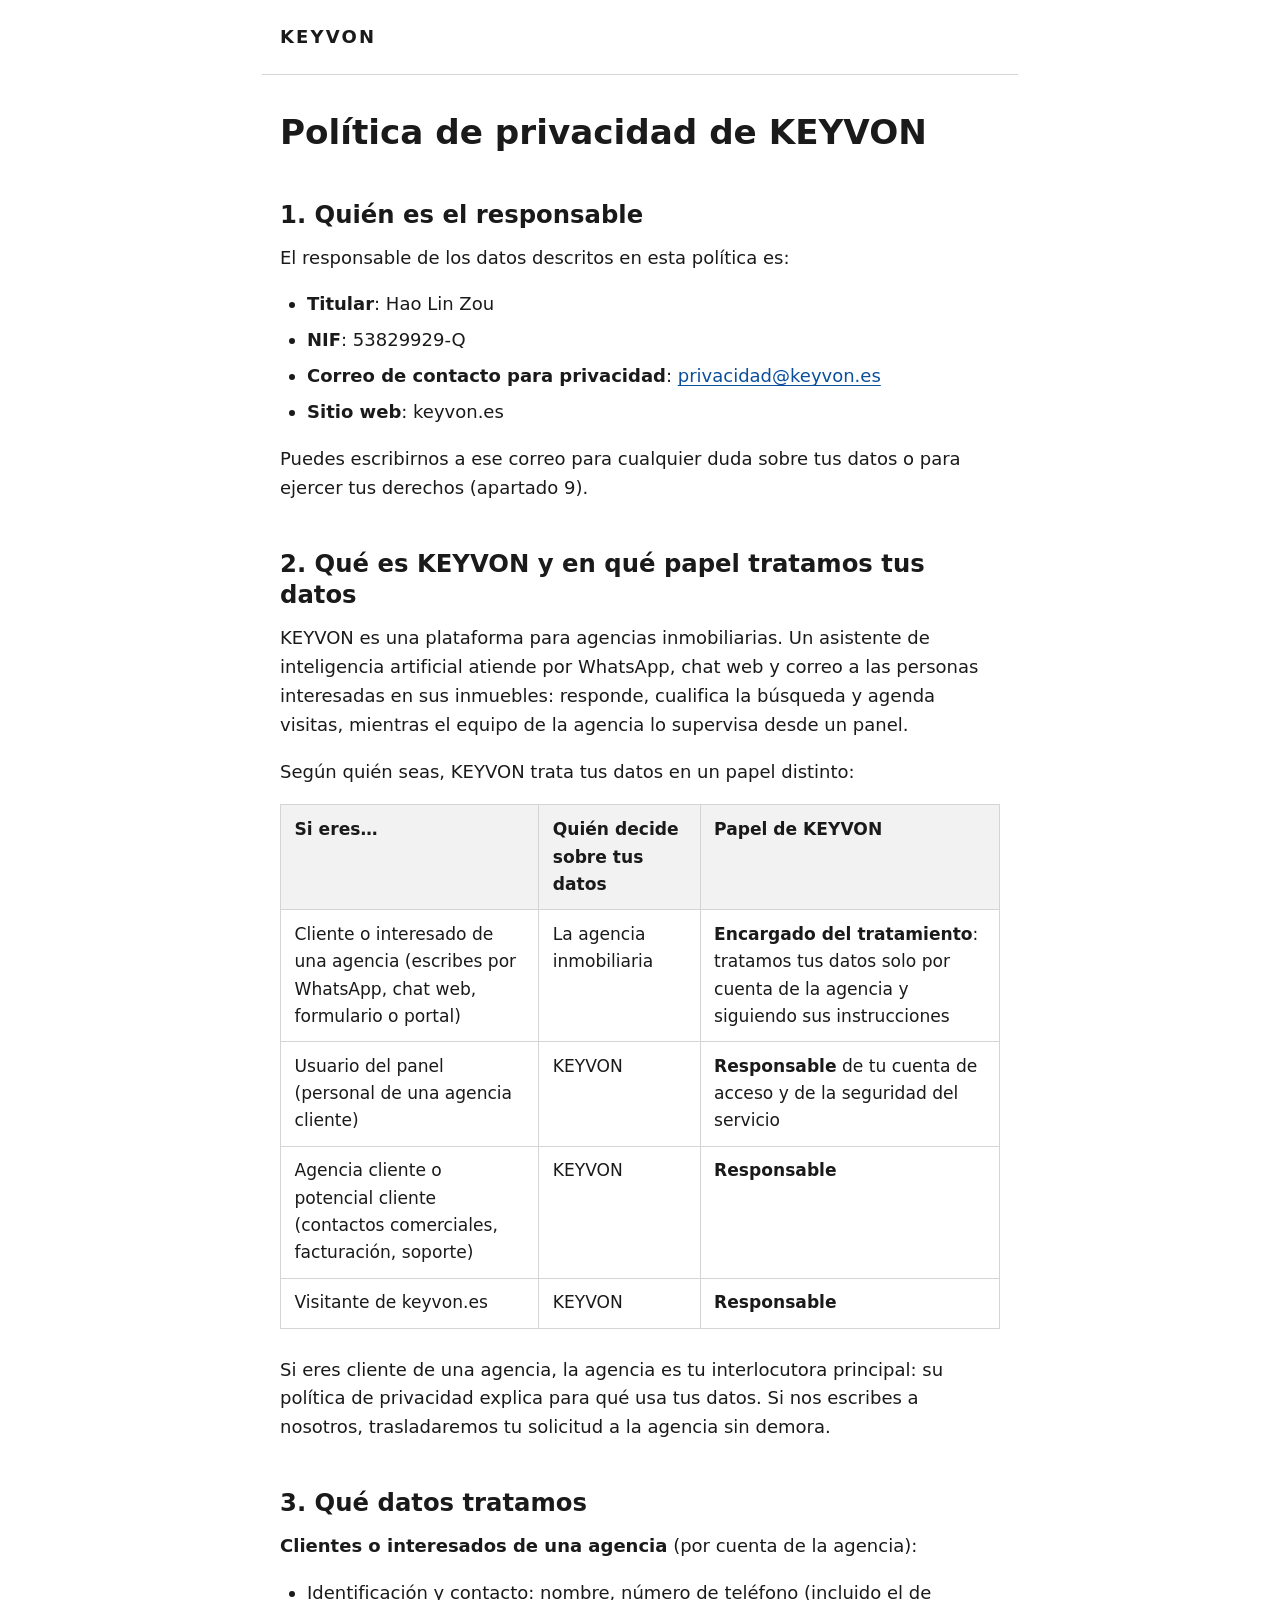
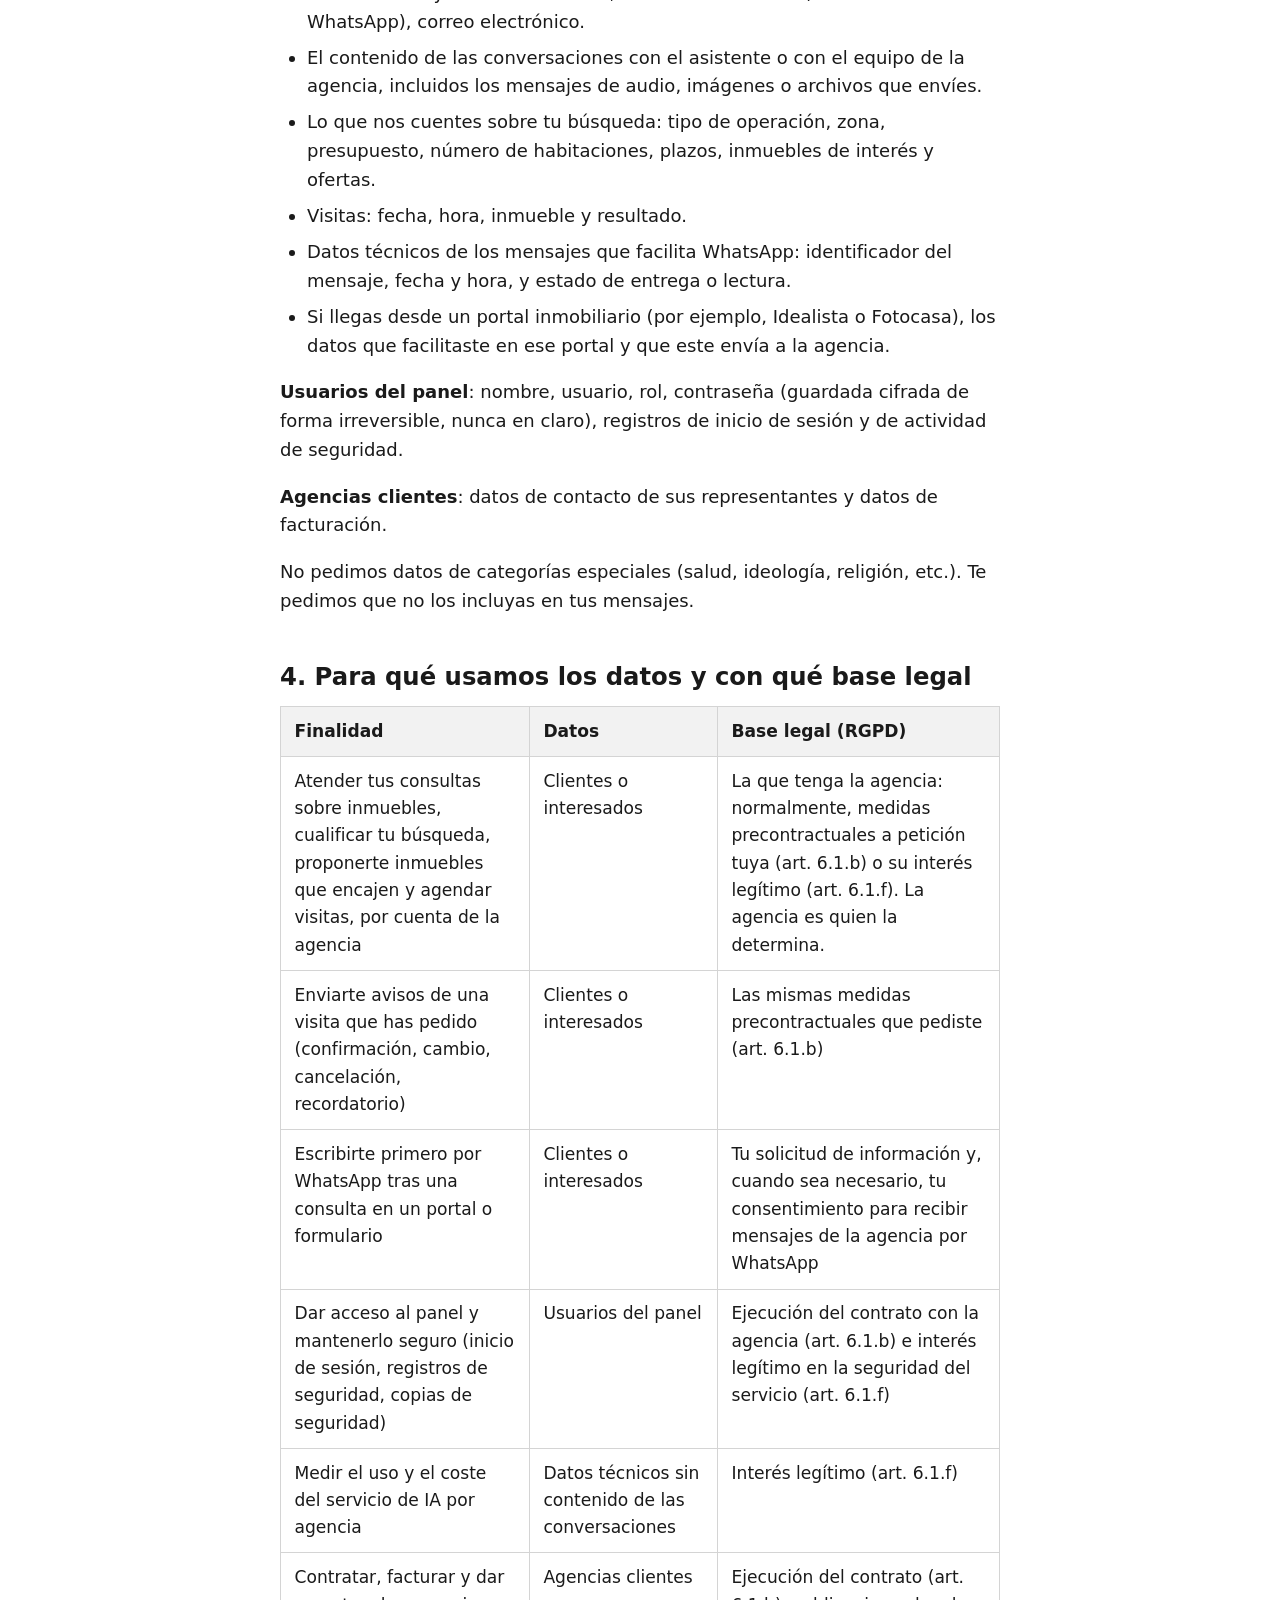
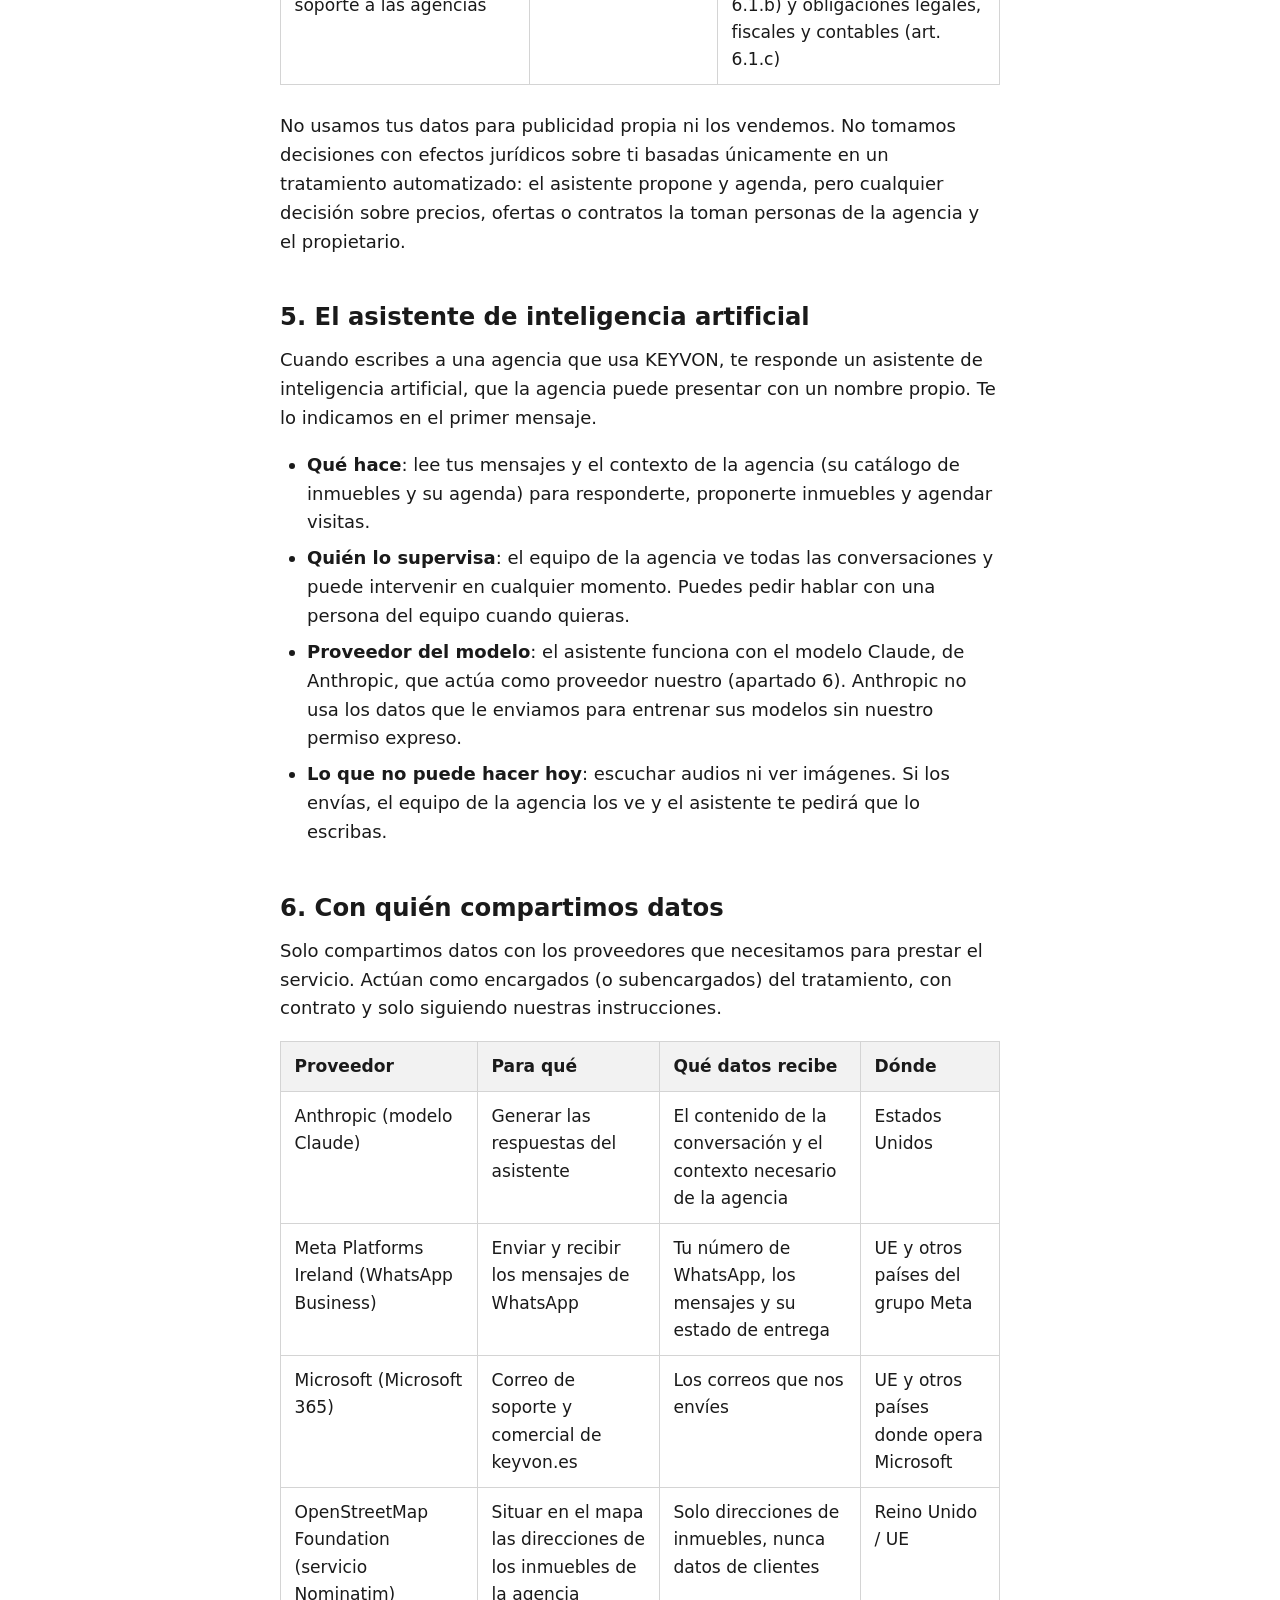
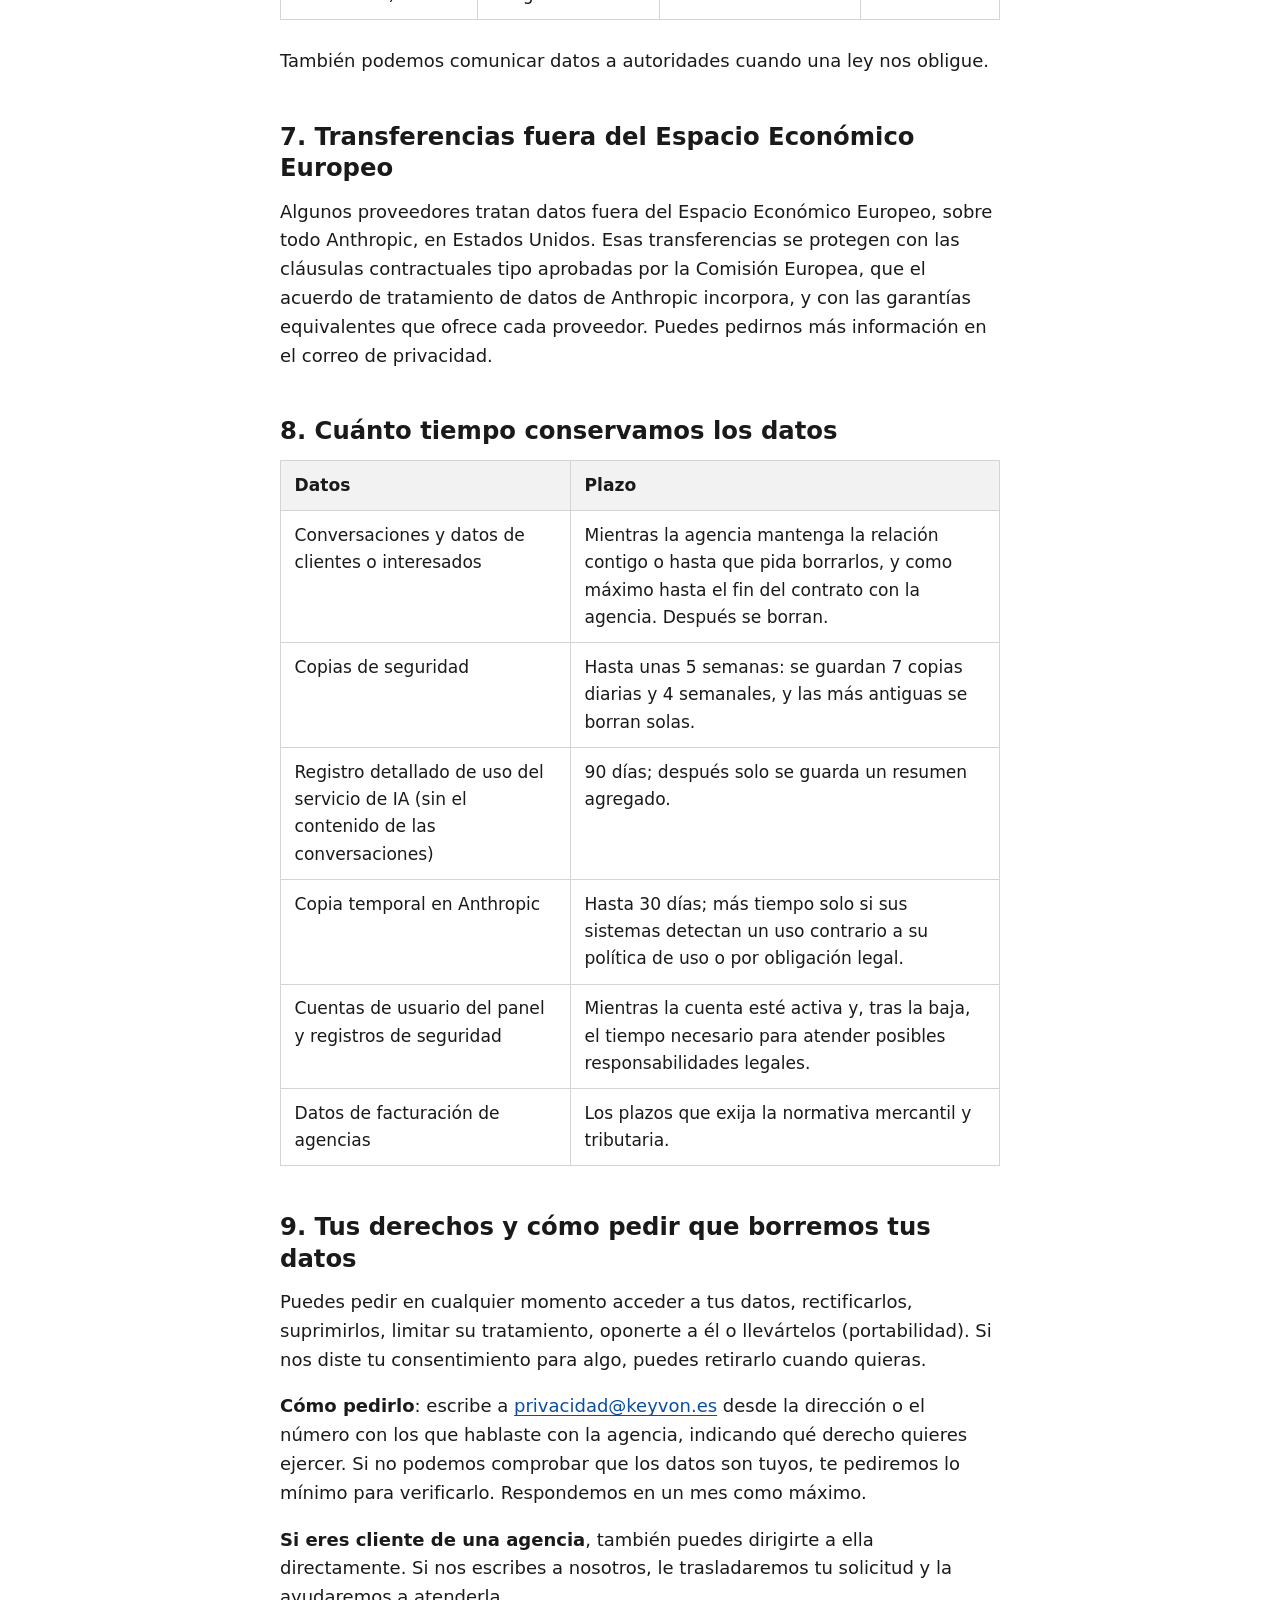
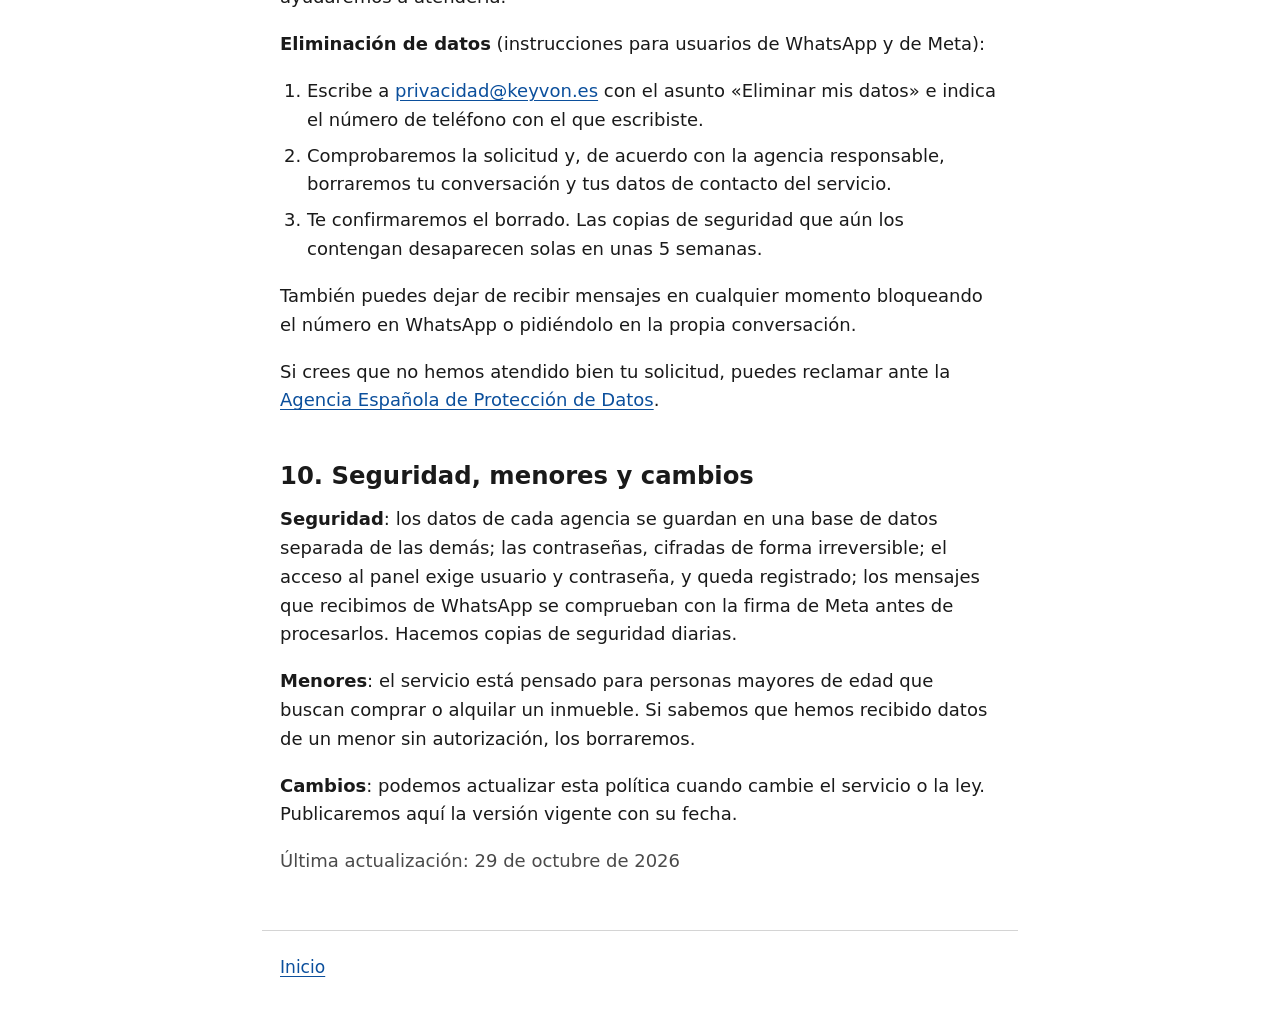
==== privacidad/index.html @ 36d9628a "Web mínima: portada y política de privacidad Co-Authored-By: Claude Sonnet 5.5 <noreply@anthropic.co" ====
<!doctype html>
<html lang="es">
<head>
<meta charset="utf-8">
<meta name="viewport" content="width=device-width, initial-scale=1">
<title>Política de privacidad de KEYVON</title>
<meta name="description" content="Política de privacidad de KEYVON.">
<link rel="icon" href="data:,">
<link rel="stylesheet" href="/estilos.css">
</head>
<body>
<a class="salto" href="#contenido">Saltar al contenido</a>
<header class="cabecera">
<a class="marca" href="/">KEYVON</a>
</header>
<main id="contenido" class="texto">
<h1>Política de privacidad de KEYVON</h1>
<h2 id="responsable">1. Quién es el responsable</h2>
<p>El responsable de los datos descritos en esta política es:</p>
<ul>
<li><strong>Titular</strong>: Hao Lin Zou</li>
<li><strong>NIF</strong>: 53829929-Q</li>
<li><strong>Correo de contacto para privacidad</strong>: <a href="mailto:privacidad@keyvon.es">privacidad@keyvon.es</a></li>
<li><strong>Sitio web</strong>: keyvon.es</li>
</ul>
<p>Puedes escribirnos a ese correo para cualquier duda sobre tus datos o para ejercer tus derechos (apartado 9).</p>
<h2 id="que-es-keyvon">2. Qué es KEYVON y en qué papel tratamos tus datos</h2>
<p>KEYVON es una plataforma para agencias inmobiliarias. Un asistente de inteligencia artificial atiende por WhatsApp, chat web y correo a las personas interesadas en sus inmuebles: responde, cualifica la búsqueda y agenda visitas, mientras el equipo de la agencia lo supervisa desde un panel.</p>
<p>Según quién seas, KEYVON trata tus datos en un papel distinto:</p>
<table role="table">
<thead role="rowgroup"><tr role="row">
<th role="columnheader" scope="col">Si eres…</th>
<th role="columnheader" scope="col">Quién decide sobre tus datos</th>
<th role="columnheader" scope="col">Papel de KEYVON</th>
</tr></thead>
<tbody role="rowgroup">
<tr role="row">
<td role="cell" data-label="Si eres…">Cliente o interesado de una agencia (escribes por WhatsApp, chat web, formulario o portal)</td>
<td role="cell" data-label="Quién decide sobre tus datos">La agencia inmobiliaria</td>
<td role="cell" data-label="Papel de KEYVON"><strong>Encargado del tratamiento</strong>: tratamos tus datos solo por cuenta de la agencia y siguiendo sus instrucciones</td>
</tr>
<tr role="row">
<td role="cell" data-label="Si eres…">Usuario del panel (personal de una agencia cliente)</td>
<td role="cell" data-label="Quién decide sobre tus datos">KEYVON</td>
<td role="cell" data-label="Papel de KEYVON"><strong>Responsable</strong> de tu cuenta de acceso y de la seguridad del servicio</td>
</tr>
<tr role="row">
<td role="cell" data-label="Si eres…">Agencia cliente o potencial cliente (contactos comerciales, facturación, soporte)</td>
<td role="cell" data-label="Quién decide sobre tus datos">KEYVON</td>
<td role="cell" data-label="Papel de KEYVON"><strong>Responsable</strong></td>
</tr>
<tr role="row">
<td role="cell" data-label="Si eres…">Visitante de keyvon.es</td>
<td role="cell" data-label="Quién decide sobre tus datos">KEYVON</td>
<td role="cell" data-label="Papel de KEYVON"><strong>Responsable</strong></td>
</tr>
</tbody></table>
<p>Si eres cliente de una agencia, la agencia es tu interlocutora principal: su política de privacidad explica para qué usa tus datos. Si nos escribes a nosotros, trasladaremos tu solicitud a la agencia sin demora.</p>
<h2 id="datos-que-tratamos">3. Qué datos tratamos</h2>
<p><strong>Clientes o interesados de una agencia</strong> (por cuenta de la agencia):</p>
<ul>
<li>Identificación y contacto: nombre, número de teléfono (incluido el de WhatsApp), correo electrónico.</li>
<li>El contenido de las conversaciones con el asistente o con el equipo de la agencia, incluidos los mensajes de audio, imágenes o archivos que envíes.</li>
<li>Lo que nos cuentes sobre tu búsqueda: tipo de operación, zona, presupuesto, número de habitaciones, plazos, inmuebles de interés y ofertas.</li>
<li>Visitas: fecha, hora, inmueble y resultado.</li>
<li>Datos técnicos de los mensajes que facilita WhatsApp: identificador del mensaje, fecha y hora, y estado de entrega o lectura.</li>
<li>Si llegas desde un portal inmobiliario (por ejemplo, Idealista o Fotocasa), los datos que facilitaste en ese portal y que este envía a la agencia.</li>
</ul>
<p><strong>Usuarios del panel</strong>: nombre, usuario, rol, contraseña (guardada cifrada de forma irreversible, nunca en claro), registros de inicio de sesión y de actividad de seguridad.</p>
<p><strong>Agencias clientes</strong>: datos de contacto de sus representantes y datos de facturación.</p>
<p>No pedimos datos de categorías especiales (salud, ideología, religión, etc.). Te pedimos que no los incluyas en tus mensajes.</p>
<h2 id="finalidades">4. Para qué usamos los datos y con qué base legal</h2>
<table role="table">
<thead role="rowgroup"><tr role="row">
<th role="columnheader" scope="col">Finalidad</th>
<th role="columnheader" scope="col">Datos</th>
<th role="columnheader" scope="col">Base legal (RGPD)</th>
</tr></thead>
<tbody role="rowgroup">
<tr role="row">
<td role="cell" data-label="Finalidad">Atender tus consultas sobre inmuebles, cualificar tu búsqueda, proponerte inmuebles que encajen y agendar visitas, por cuenta de la agencia</td>
<td role="cell" data-label="Datos">Clientes o interesados</td>
<td role="cell" data-label="Base legal (RGPD)">La que tenga la agencia: normalmente, medidas precontractuales a petición tuya (art. 6.1.b) o su interés legítimo (art. 6.1.f). La agencia es quien la determina.</td>
</tr>
<tr role="row">
<td role="cell" data-label="Finalidad">Enviarte avisos de una visita que has pedido (confirmación, cambio, cancelación, recordatorio)</td>
<td role="cell" data-label="Datos">Clientes o interesados</td>
<td role="cell" data-label="Base legal (RGPD)">Las mismas medidas precontractuales que pediste (art. 6.1.b)</td>
</tr>
<tr role="row">
<td role="cell" data-label="Finalidad">Escribirte primero por WhatsApp tras una consulta en un portal o formulario</td>
<td role="cell" data-label="Datos">Clientes o interesados</td>
<td role="cell" data-label="Base legal (RGPD)">Tu solicitud de información y, cuando sea necesario, tu consentimiento para recibir mensajes de la agencia por WhatsApp</td>
</tr>
<tr role="row">
<td role="cell" data-label="Finalidad">Dar acceso al panel y mantenerlo seguro (inicio de sesión, registros de seguridad, copias de seguridad)</td>
<td role="cell" data-label="Datos">Usuarios del panel</td>
<td role="cell" data-label="Base legal (RGPD)">Ejecución del contrato con la agencia (art. 6.1.b) e interés legítimo en la seguridad del servicio (art. 6.1.f)</td>
</tr>
<tr role="row">
<td role="cell" data-label="Finalidad">Medir el uso y el coste del servicio de IA por agencia</td>
<td role="cell" data-label="Datos">Datos técnicos sin contenido de las conversaciones</td>
<td role="cell" data-label="Base legal (RGPD)">Interés legítimo (art. 6.1.f)</td>
</tr>
<tr role="row">
<td role="cell" data-label="Finalidad">Contratar, facturar y dar soporte a las agencias</td>
<td role="cell" data-label="Datos">Agencias clientes</td>
<td role="cell" data-label="Base legal (RGPD)">Ejecución del contrato (art. 6.1.b) y obligaciones legales, fiscales y contables (art. 6.1.c)</td>
</tr>
</tbody></table>
<p>No usamos tus datos para publicidad propia ni los vendemos. No tomamos decisiones con efectos jurídicos sobre ti basadas únicamente en un tratamiento automatizado: el asistente propone y agenda, pero cualquier decisión sobre precios, ofertas o contratos la toman personas de la agencia y el propietario.</p>
<h2 id="inteligencia-artificial">5. El asistente de inteligencia artificial</h2>
<p>Cuando escribes a una agencia que usa KEYVON, te responde un asistente de inteligencia artificial, que la agencia puede presentar con un nombre propio. Te lo indicamos en el primer mensaje.</p>
<ul>
<li><strong>Qué hace</strong>: lee tus mensajes y el contexto de la agencia (su catálogo de inmuebles y su agenda) para responderte, proponerte inmuebles y agendar visitas.</li>
<li><strong>Quién lo supervisa</strong>: el equipo de la agencia ve todas las conversaciones y puede intervenir en cualquier momento. Puedes pedir hablar con una persona del equipo cuando quieras.</li>
<li><strong>Proveedor del modelo</strong>: el asistente funciona con el modelo Claude, de Anthropic, que actúa como proveedor nuestro (apartado 6). Anthropic no usa los datos que le enviamos para entrenar sus modelos sin nuestro permiso expreso.</li>
<li><strong>Lo que no puede hacer hoy</strong>: escuchar audios ni ver imágenes. Si los envías, el equipo de la agencia los ve y el asistente te pedirá que lo escribas.</li>
</ul>
<h2 id="destinatarios">6. Con quién compartimos datos</h2>
<p>Solo compartimos datos con los proveedores que necesitamos para prestar el servicio. Actúan como encargados (o subencargados) del tratamiento, con contrato y solo siguiendo nuestras instrucciones.</p>
<table role="table">
<thead role="rowgroup"><tr role="row">
<th role="columnheader" scope="col">Proveedor</th>
<th role="columnheader" scope="col">Para qué</th>
<th role="columnheader" scope="col">Qué datos recibe</th>
<th role="columnheader" scope="col">Dónde</th>
</tr></thead>
<tbody role="rowgroup">
<tr role="row">
<td role="cell" data-label="Proveedor">Anthropic (modelo Claude)</td>
<td role="cell" data-label="Para qué">Generar las respuestas del asistente</td>
<td role="cell" data-label="Qué datos recibe">El contenido de la conversación y el contexto necesario de la agencia</td>
<td role="cell" data-label="Dónde">Estados Unidos</td>
</tr>
<tr role="row">
<td role="cell" data-label="Proveedor">Meta Platforms Ireland (WhatsApp Business)</td>
<td role="cell" data-label="Para qué">Enviar y recibir los mensajes de WhatsApp</td>
<td role="cell" data-label="Qué datos recibe">Tu número de WhatsApp, los mensajes y su estado de entrega</td>
<td role="cell" data-label="Dónde">UE y otros países del grupo Meta</td>
</tr>
<tr role="row">
<td role="cell" data-label="Proveedor">Microsoft (Microsoft 365)</td>
<td role="cell" data-label="Para qué">Correo de soporte y comercial de keyvon.es</td>
<td role="cell" data-label="Qué datos recibe">Los correos que nos envíes</td>
<td role="cell" data-label="Dónde">UE y otros países donde opera Microsoft</td>
</tr>
<tr role="row">
<td role="cell" data-label="Proveedor">OpenStreetMap Foundation (servicio Nominatim)</td>
<td role="cell" data-label="Para qué">Situar en el mapa las direcciones de los inmuebles de la agencia</td>
<td role="cell" data-label="Qué datos recibe">Solo direcciones de inmuebles, nunca datos de clientes</td>
<td role="cell" data-label="Dónde">Reino Unido / UE</td>
</tr>
</tbody></table>
<p>También podemos comunicar datos a autoridades cuando una ley nos obligue.</p>
<h2 id="transferencias">7. Transferencias fuera del Espacio Económico Europeo</h2>
<p>Algunos proveedores tratan datos fuera del Espacio Económico Europeo, sobre todo Anthropic, en Estados Unidos. Esas transferencias se protegen con las cláusulas contractuales tipo aprobadas por la Comisión Europea, que el acuerdo de tratamiento de datos de Anthropic incorpora, y con las garantías equivalentes que ofrece cada proveedor. Puedes pedirnos más información en el correo de privacidad.</p>
<h2 id="conservacion">8. Cuánto tiempo conservamos los datos</h2>
<table role="table">
<thead role="rowgroup"><tr role="row">
<th role="columnheader" scope="col">Datos</th>
<th role="columnheader" scope="col">Plazo</th>
</tr></thead>
<tbody role="rowgroup">
<tr role="row">
<td role="cell" data-label="Datos">Conversaciones y datos de clientes o interesados</td>
<td role="cell" data-label="Plazo">Mientras la agencia mantenga la relación contigo o hasta que pida borrarlos, y como máximo hasta el fin del contrato con la agencia. Después se borran.</td>
</tr>
<tr role="row">
<td role="cell" data-label="Datos">Copias de seguridad</td>
<td role="cell" data-label="Plazo">Hasta unas 5 semanas: se guardan 7 copias diarias y 4 semanales, y las más antiguas se borran solas.</td>
</tr>
<tr role="row">
<td role="cell" data-label="Datos">Registro detallado de uso del servicio de IA (sin el contenido de las conversaciones)</td>
<td role="cell" data-label="Plazo">90 días; después solo se guarda un resumen agregado.</td>
</tr>
<tr role="row">
<td role="cell" data-label="Datos">Copia temporal en Anthropic</td>
<td role="cell" data-label="Plazo">Hasta 30 días; más tiempo solo si sus sistemas detectan un uso contrario a su política de uso o por obligación legal.</td>
</tr>
<tr role="row">
<td role="cell" data-label="Datos">Cuentas de usuario del panel y registros de seguridad</td>
<td role="cell" data-label="Plazo">Mientras la cuenta esté activa y, tras la baja, el tiempo necesario para atender posibles responsabilidades legales.</td>
</tr>
<tr role="row">
<td role="cell" data-label="Datos">Datos de facturación de agencias</td>
<td role="cell" data-label="Plazo">Los plazos que exija la normativa mercantil y tributaria.</td>
</tr>
</tbody></table>
<h2 id="derechos">9. Tus derechos y cómo pedir que borremos tus datos</h2>
<p>Puedes pedir en cualquier momento acceder a tus datos, rectificarlos, suprimirlos, limitar su tratamiento, oponerte a él o llevártelos (portabilidad). Si nos diste tu consentimiento para algo, puedes retirarlo cuando quieras.</p>
<p><strong>Cómo pedirlo</strong>: escribe a <a href="mailto:privacidad@keyvon.es">privacidad@keyvon.es</a> desde la dirección o el número con los que hablaste con la agencia, indicando qué derecho quieres ejercer. Si no podemos comprobar que los datos son tuyos, te pediremos lo mínimo para verificarlo. Respondemos en un mes como máximo.</p>
<p><strong>Si eres cliente de una agencia</strong>, también puedes dirigirte a ella directamente. Si nos escribes a nosotros, le trasladaremos tu solicitud y la ayudaremos a atenderla.</p>
<p id="eliminacion-de-datos"><strong>Eliminación de datos</strong> (instrucciones para usuarios de WhatsApp y de Meta):</p>
<ol>
<li>Escribe a <a href="mailto:privacidad@keyvon.es">privacidad@keyvon.es</a> con el asunto «Eliminar mis datos» e indica el número de teléfono con el que escribiste.</li>
<li>Comprobaremos la solicitud y, de acuerdo con la agencia responsable, borraremos tu conversación y tus datos de contacto del servicio.</li>
<li>Te confirmaremos el borrado. Las copias de seguridad que aún los contengan desaparecen solas en unas 5 semanas.</li>
</ol>
<p>También puedes dejar de recibir mensajes en cualquier momento bloqueando el número en WhatsApp o pidiéndolo en la propia conversación.</p>
<p>Si crees que no hemos atendido bien tu solicitud, puedes reclamar ante la <a href="https://www.aepd.es" rel="noopener">Agencia Española de Protección de Datos</a>.</p>
<h2 id="seguridad-menores-cambios">10. Seguridad, menores y cambios</h2>
<p><strong>Seguridad</strong>: los datos de cada agencia se guardan en una base de datos separada de las demás; las contraseñas, cifradas de forma irreversible; el acceso al panel exige usuario y contraseña, y queda registrado; los mensajes que recibimos de WhatsApp se comprueban con la firma de Meta antes de procesarlos. Hacemos copias de seguridad diarias.</p>
<p><strong>Menores</strong>: el servicio está pensado para personas mayores de edad que buscan comprar o alquilar un inmueble. Si sabemos que hemos recibido datos de un menor sin autorización, los borraremos.</p>
<p><strong>Cambios</strong>: podemos actualizar esta política cuando cambie el servicio o la ley. Publicaremos aquí la versión vigente con su fecha.</p>
<p class="actualizacion">Última actualización: 29 de octubre de 2026</p>
</main>
<footer class="pie">
<p><a href="/">Inicio</a></p>
</footer>
</body>
</html>
---- estilos.css ----
/* Sin fuentes externas ni recursos de terceros: solo fuentes del sistema. */
:root {
  --fondo: #ffffff;
  --texto: #1a1a1a;
  --suave: #4a4a4a;
  --linea: #d4d4d4;
  --enlace: #0b4f9c;
  --realce: #f2f2f2;
}

@media (prefers-color-scheme: dark) {
  :root {
    --fondo: #121212;
    --texto: #f0f0f0;
    --suave: #bdbdbd;
    --linea: #3a3a3a;
    --enlace: #8ab8f0;
    --realce: #1e1e1e;
  }
}

* { box-sizing: border-box; }

html {
  font-size: 112.5%; /* 18 px de base */
  -webkit-text-size-adjust: 100%;
}

body {
  margin: 0;
  background: var(--fondo);
  color: var(--texto);
  font-family: system-ui, -apple-system, "Segoe UI", Roboto, "Helvetica Neue", Arial, sans-serif;
  line-height: 1.6;
  overflow-wrap: break-word;
}

a { color: var(--enlace); text-underline-offset: 0.15em; }
a:hover { text-decoration-thickness: 2px; }
a:focus-visible { outline: 3px solid var(--enlace); outline-offset: 2px; }

.salto {
  position: absolute;
  left: -999px;
  top: 0;
  background: var(--fondo);
  padding: 0.5rem 1rem;
}
.salto:focus { left: 0; z-index: 10; }

.cabecera, .texto, .pie, .portada {
  width: 100%;
  max-width: 42rem;
  margin: 0 auto;
  padding-left: 1rem;
  padding-right: 1rem;
}

.cabecera { padding-top: 1.25rem; padding-bottom: 1.25rem; border-bottom: 1px solid var(--linea); }
.marca {
  color: var(--texto);
  font-weight: 700;
  letter-spacing: 0.12em;
  text-decoration: none;
}

/* Portada */
.portada { padding-top: 4rem; padding-bottom: 4rem; min-height: 70vh; }
.portada h1 { font-size: 2.6rem; letter-spacing: 0.1em; margin: 0 0 1.25rem; line-height: 1.1; }
.portada .frase { font-size: 1.3rem; line-height: 1.5; margin: 0 0 1.5rem; }
.portada .pronto { font-weight: 700; margin: 0 0 1.5rem; }
.portada .contacto { margin: 0; }

/* Texto largo (política) */
.texto { padding-top: 2rem; padding-bottom: 2rem; }
.texto h1 { font-size: 1.9rem; line-height: 1.25; margin: 0 0 1.5rem; }
.texto h2 { font-size: 1.35rem; line-height: 1.3; margin: 2.5rem 0 0.75rem; scroll-margin-top: 1rem; }
.texto p, .texto ul, .texto ol { margin: 0 0 1rem; }
.texto li { margin-bottom: 0.4rem; }
.texto ul, .texto ol { padding-left: 1.5rem; }
#eliminacion-de-datos { scroll-margin-top: 1rem; }
#eliminacion-de-datos:target { background: var(--realce); border-left: 4px solid var(--enlace); padding: 0.5rem 0.75rem; }
.actualizacion { margin-top: 2rem; color: var(--suave); }

/* Tablas: en pantallas anchas, tabla normal; en móvil, cada fila pasa a ser una tarjeta */
table { width: 100%; border-collapse: collapse; margin: 0 0 1.5rem; font-size: 0.95rem; }
th, td { border: 1px solid var(--linea); padding: 0.6rem 0.75rem; text-align: left; vertical-align: top; }
th { background: var(--realce); }

@media (max-width: 40rem) {
  table, thead, tbody, tr, th, td { display: block; width: 100%; }
  thead tr {
    position: absolute;
    width: 1px;
    height: 1px;
    overflow: hidden;
    clip-path: inset(50%);
  }
  tr { border: 1px solid var(--linea); margin-bottom: 1rem; }
  td { border: 0; border-bottom: 1px solid var(--linea); }
  td:last-child { border-bottom: 0; }
  td::before {
    content: attr(data-label);
    display: block;
    font-weight: 700;
    color: var(--suave);
    font-size: 0.85rem;
  }
}

.pie {
  padding-top: 1.25rem;
  padding-bottom: 2rem;
  border-top: 1px solid var(--linea);
  color: var(--suave);
  font-size: 0.95rem;
}
.pie p { margin: 0; }
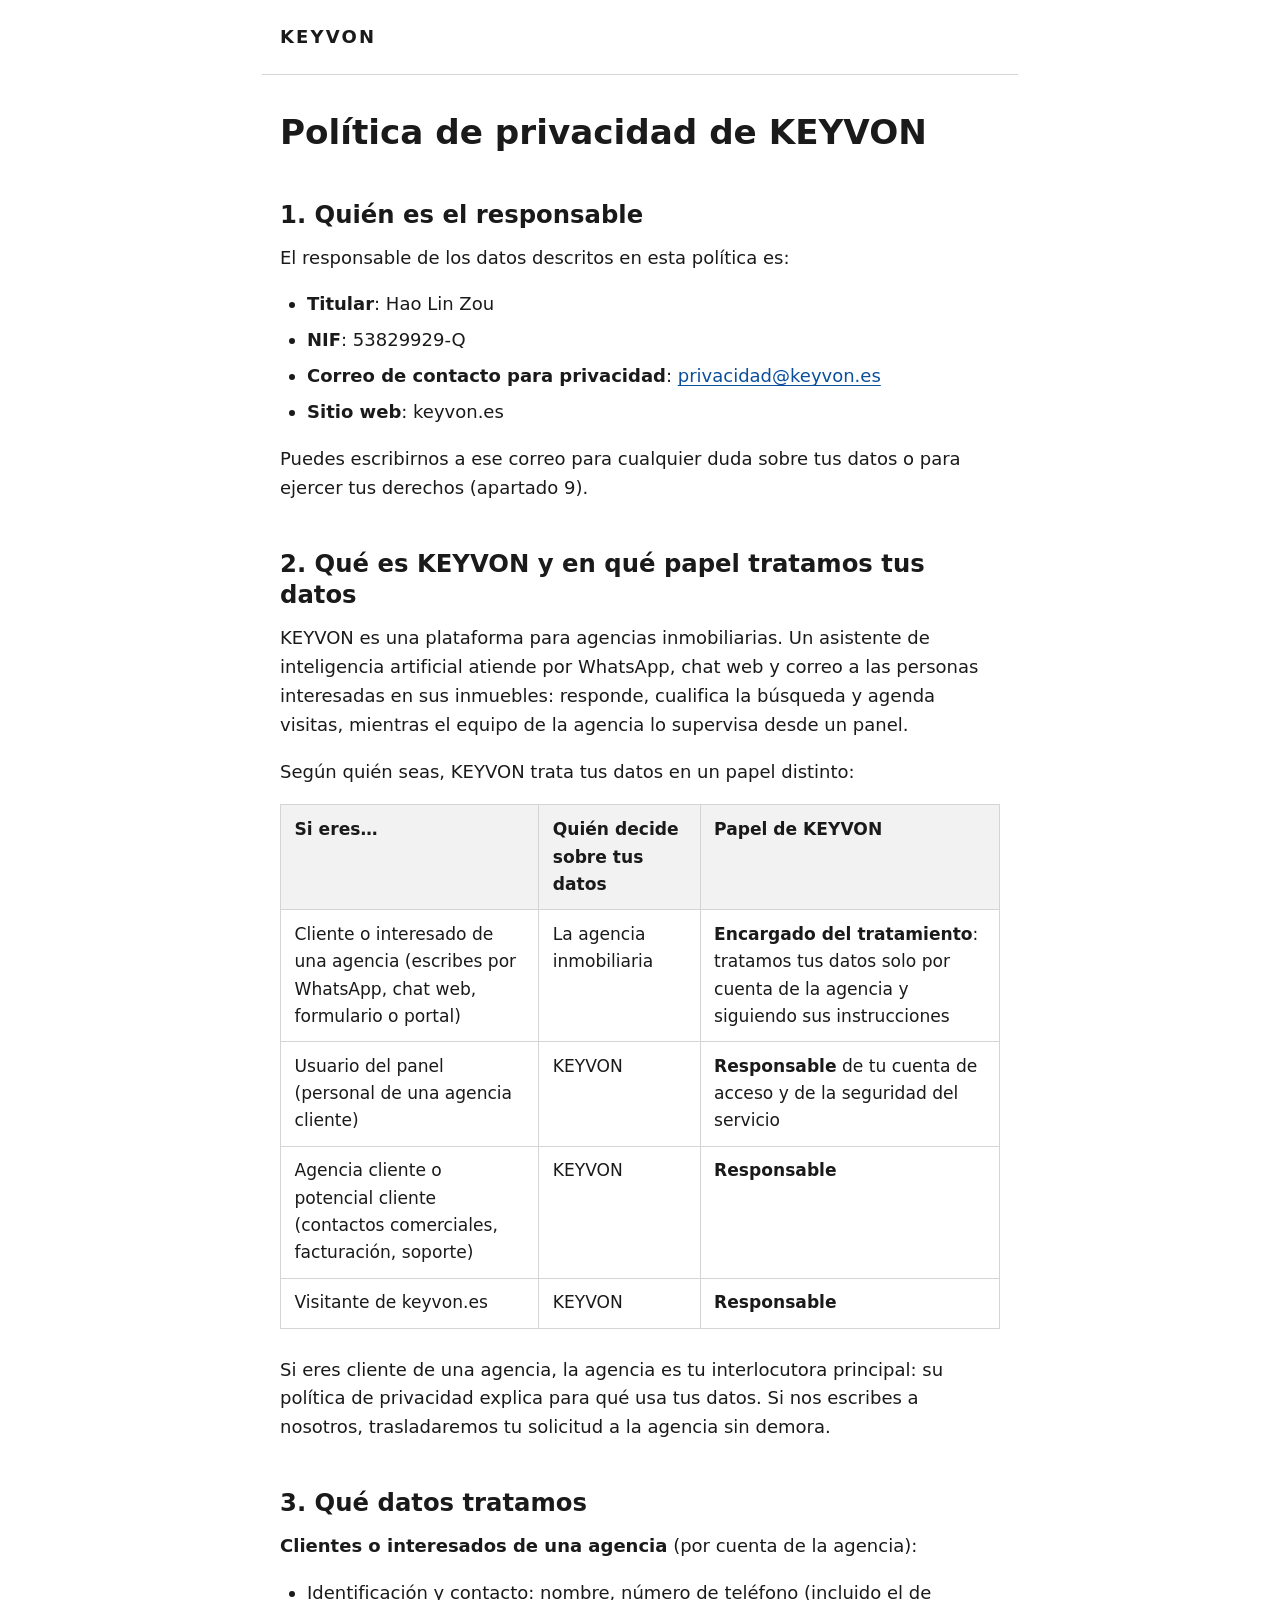
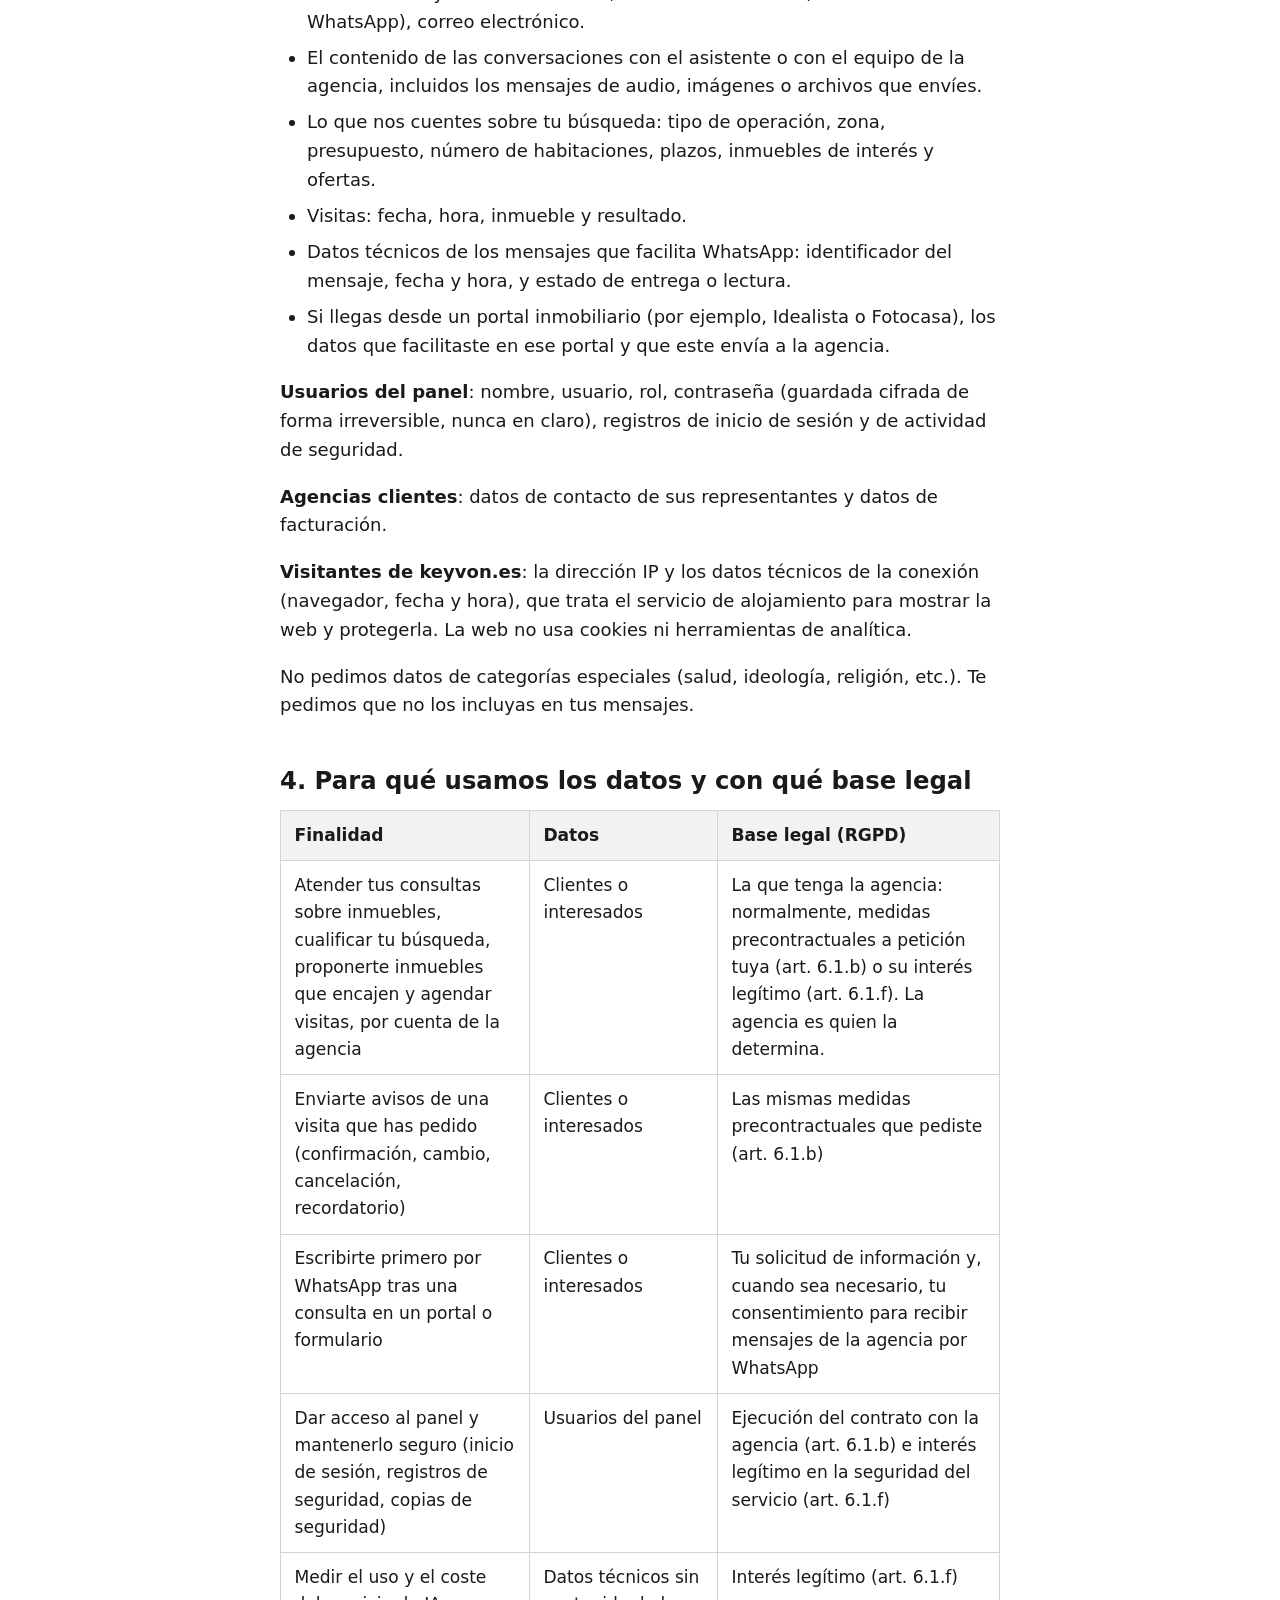
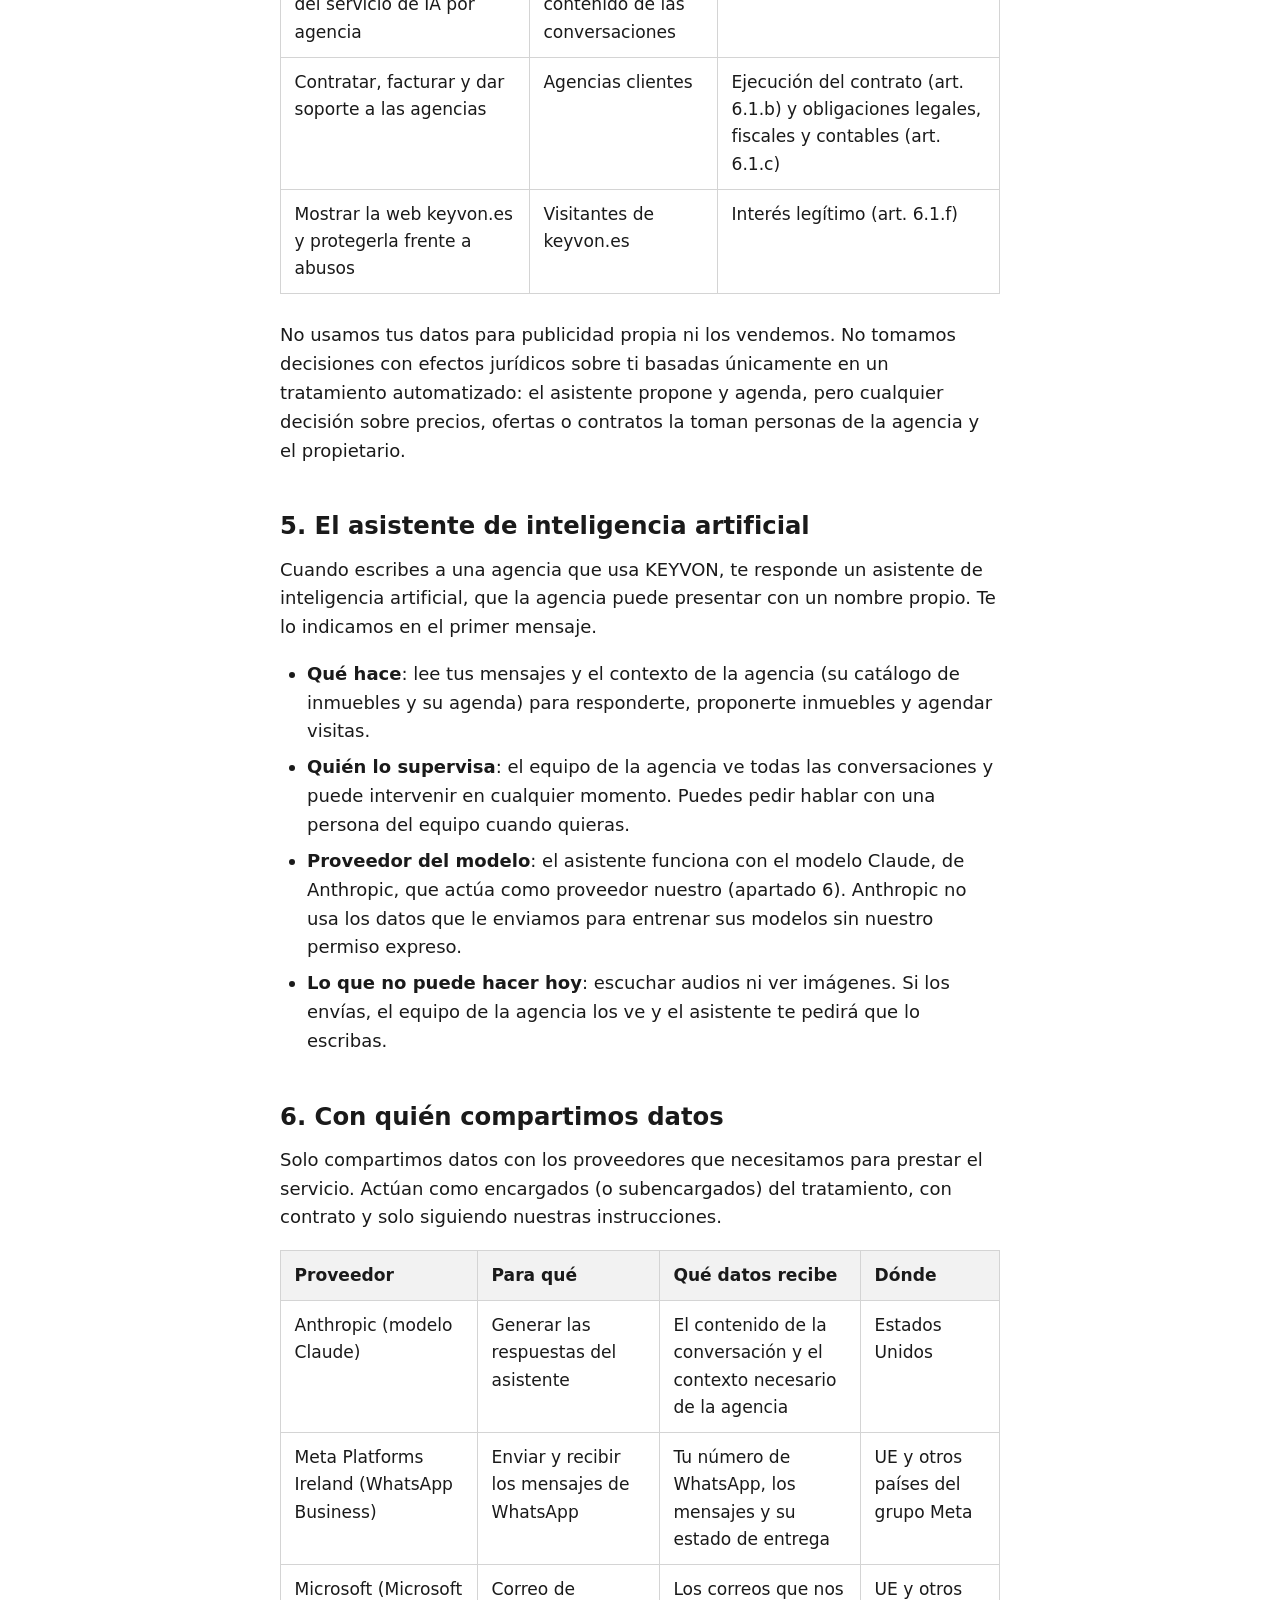
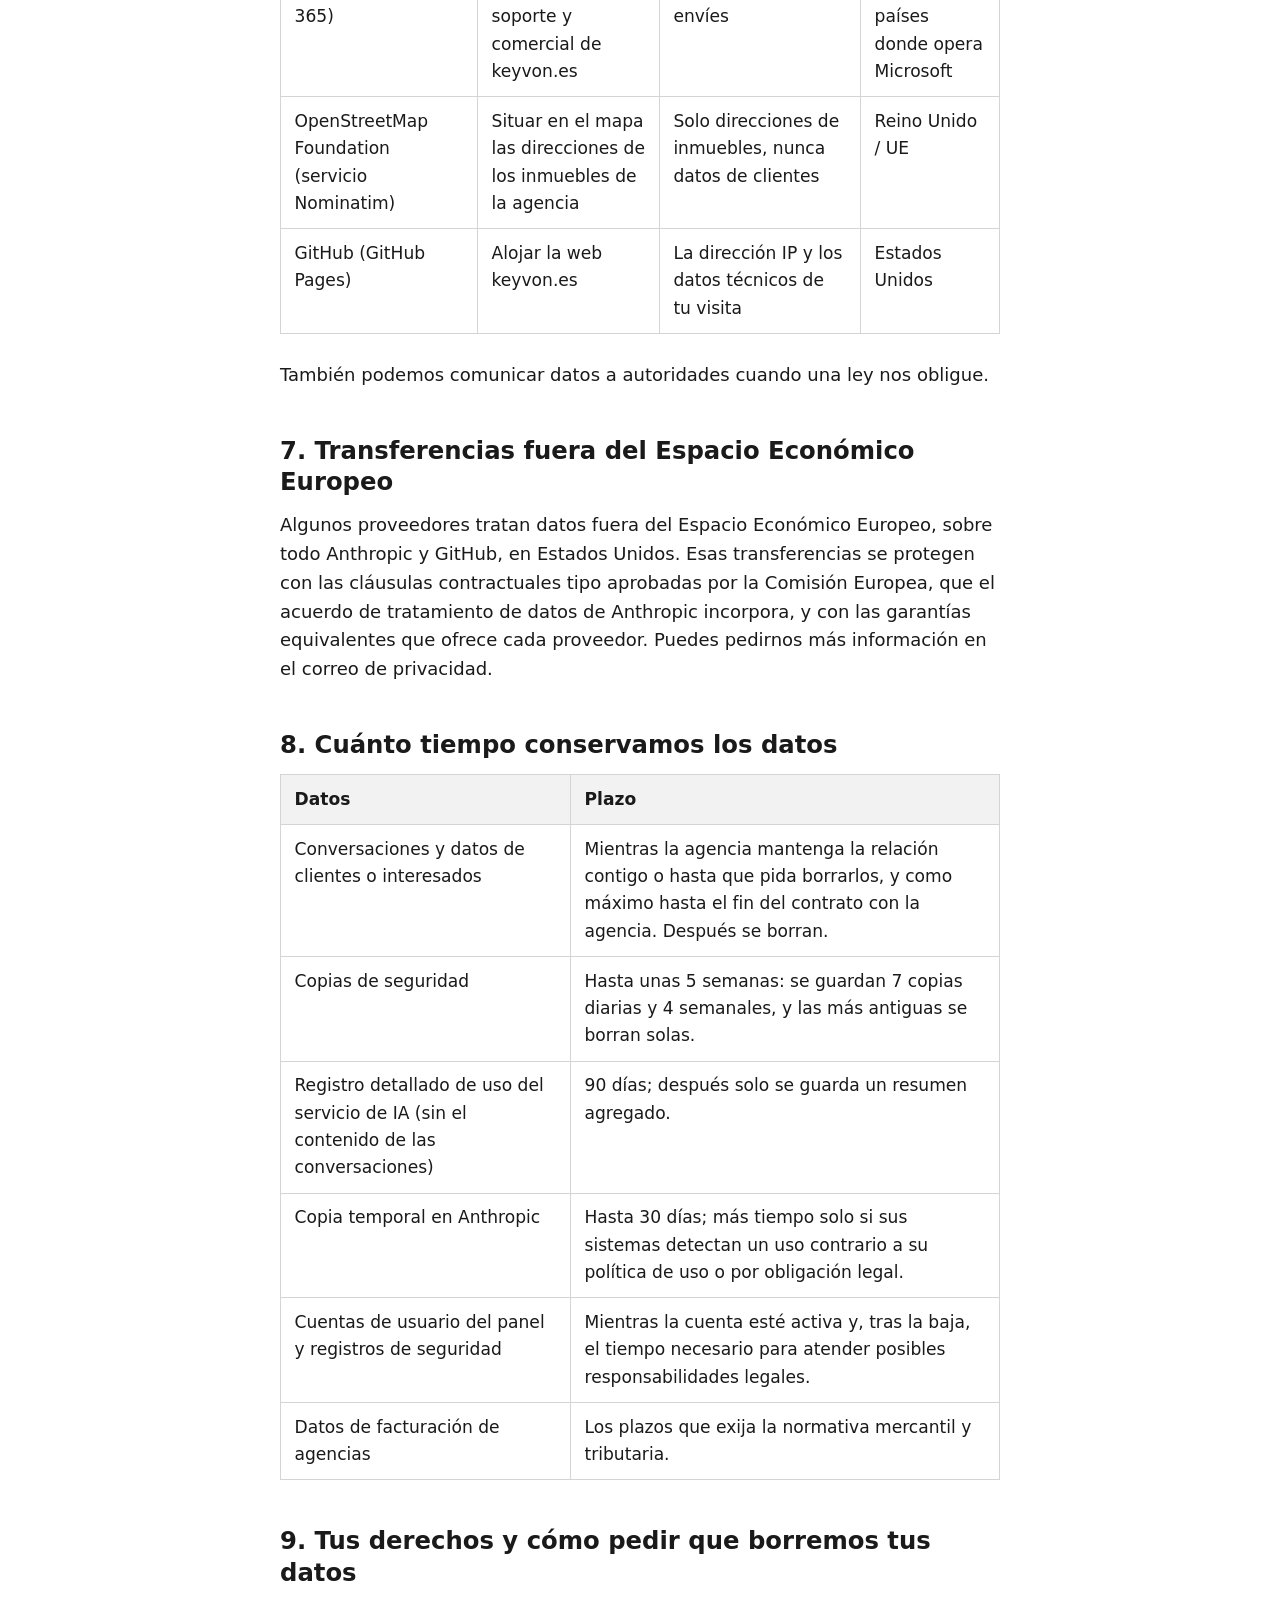
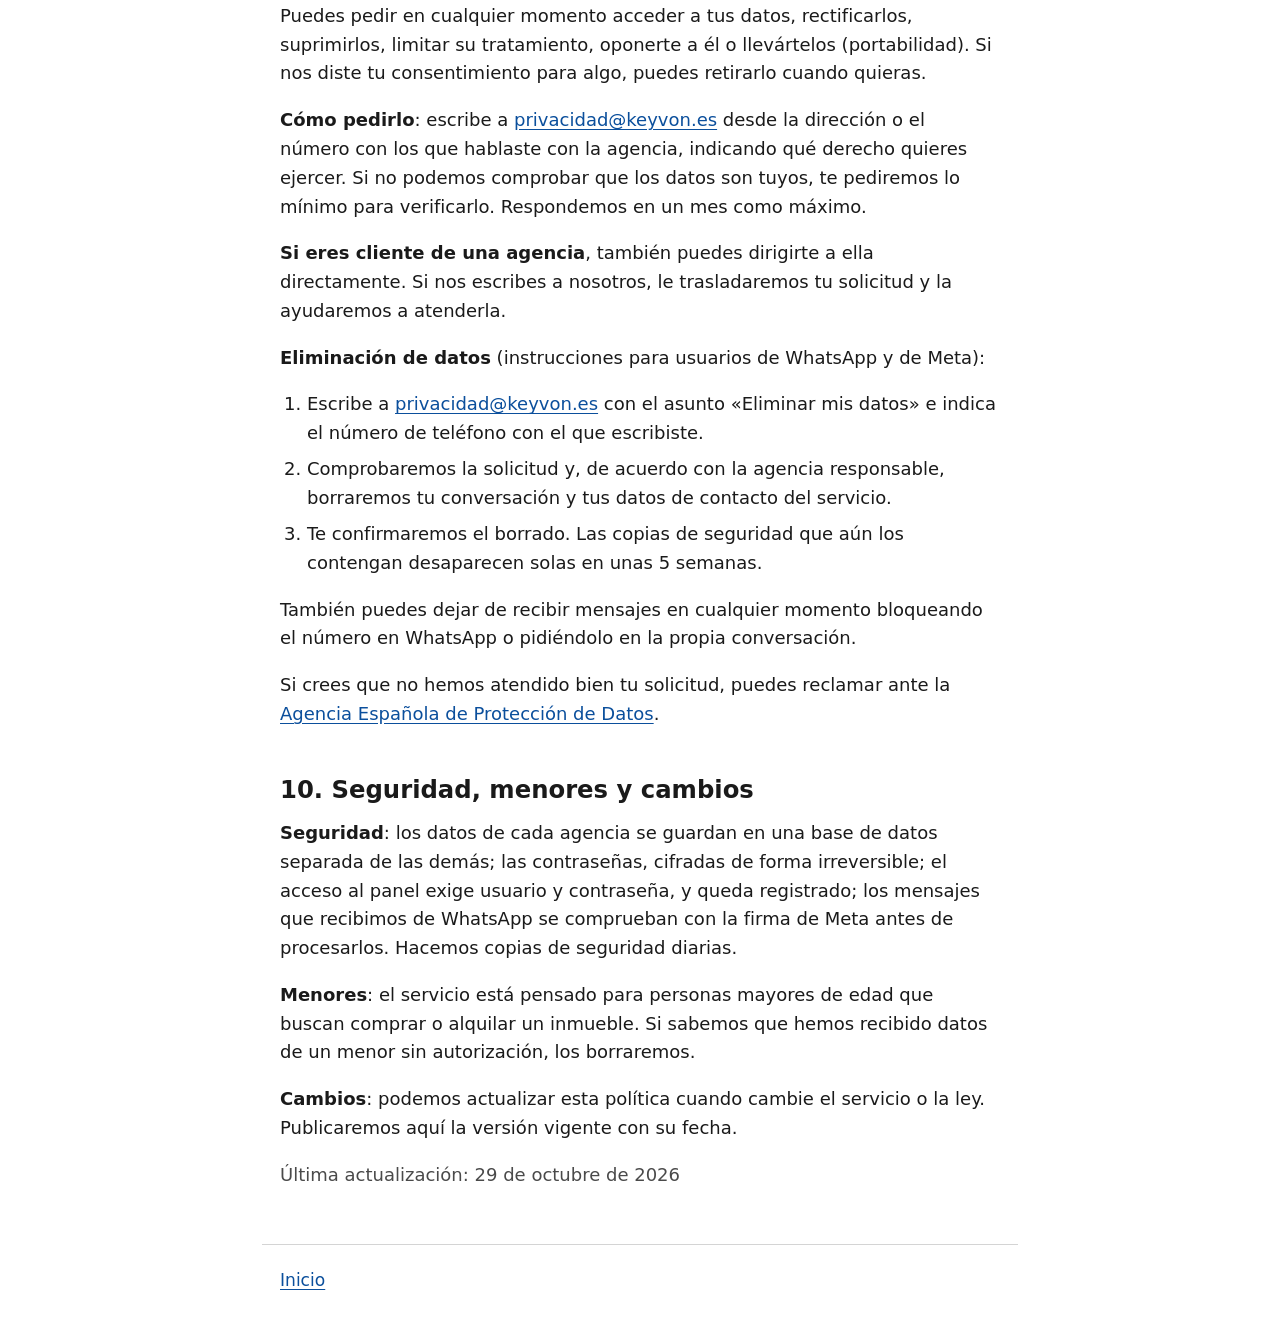
==== commit b9093fa1: "privacidad: añadir GitHub como proveedor de alojamiento (apartados 3, 4, 6 y 7) Co-Authored-By: Clau" ====
--- a/privacidad/index.html
+++ b/privacidad/index.html
@@ -68,6 +68,7 @@
 </ul>
 <p><strong>Usuarios del panel</strong>: nombre, usuario, rol, contraseña (guardada cifrada de forma irreversible, nunca en claro), registros de inicio de sesión y de actividad de seguridad.</p>
 <p><strong>Agencias clientes</strong>: datos de contacto de sus representantes y datos de facturación.</p>
+<p><strong>Visitantes de keyvon.es</strong>: la dirección IP y los datos técnicos de la conexión (navegador, fecha y hora), que trata el servicio de alojamiento para mostrar la web y protegerla. La web no usa cookies ni herramientas de analítica.</p>
 <p>No pedimos datos de categorías especiales (salud, ideología, religión, etc.). Te pedimos que no los incluyas en tus mensajes.</p>
 <h2 id="finalidades">4. Para qué usamos los datos y con qué base legal</h2>
 <table role="table">
@@ -106,6 +107,11 @@
 <td role="cell" data-label="Finalidad">Contratar, facturar y dar soporte a las agencias</td>
 <td role="cell" data-label="Datos">Agencias clientes</td>
 <td role="cell" data-label="Base legal (RGPD)">Ejecución del contrato (art. 6.1.b) y obligaciones legales, fiscales y contables (art. 6.1.c)</td>
+</tr>
+<tr role="row">
+<td role="cell" data-label="Finalidad">Mostrar la web keyvon.es y protegerla frente a abusos</td>
+<td role="cell" data-label="Datos">Visitantes de keyvon.es</td>
+<td role="cell" data-label="Base legal (RGPD)">Interés legítimo (art. 6.1.f)</td>
 </tr>
 </tbody></table>
 <p>No usamos tus datos para publicidad propia ni los vendemos. No tomamos decisiones con efectos jurídicos sobre ti basadas únicamente en un tratamiento automatizado: el asistente propone y agenda, pero cualquier decisión sobre precios, ofertas o contratos la toman personas de la agencia y el propietario.</p>
@@ -151,10 +157,16 @@
 <td role="cell" data-label="Qué datos recibe">Solo direcciones de inmuebles, nunca datos de clientes</td>
 <td role="cell" data-label="Dónde">Reino Unido / UE</td>
 </tr>
+<tr role="row">
+<td role="cell" data-label="Proveedor">GitHub (GitHub Pages)</td>
+<td role="cell" data-label="Para qué">Alojar la web keyvon.es</td>
+<td role="cell" data-label="Qué datos recibe">La dirección IP y los datos técnicos de tu visita</td>
+<td role="cell" data-label="Dónde">Estados Unidos</td>
+</tr>
 </tbody></table>
 <p>También podemos comunicar datos a autoridades cuando una ley nos obligue.</p>
 <h2 id="transferencias">7. Transferencias fuera del Espacio Económico Europeo</h2>
-<p>Algunos proveedores tratan datos fuera del Espacio Económico Europeo, sobre todo Anthropic, en Estados Unidos. Esas transferencias se protegen con las cláusulas contractuales tipo aprobadas por la Comisión Europea, que el acuerdo de tratamiento de datos de Anthropic incorpora, y con las garantías equivalentes que ofrece cada proveedor. Puedes pedirnos más información en el correo de privacidad.</p>
+<p>Algunos proveedores tratan datos fuera del Espacio Económico Europeo, sobre todo Anthropic y GitHub, en Estados Unidos. Esas transferencias se protegen con las cláusulas contractuales tipo aprobadas por la Comisión Europea, que el acuerdo de tratamiento de datos de Anthropic incorpora, y con las garantías equivalentes que ofrece cada proveedor. Puedes pedirnos más información en el correo de privacidad.</p>
 <h2 id="conservacion">8. Cuánto tiempo conservamos los datos</h2>
 <table role="table">
 <thead role="rowgroup"><tr role="row">
